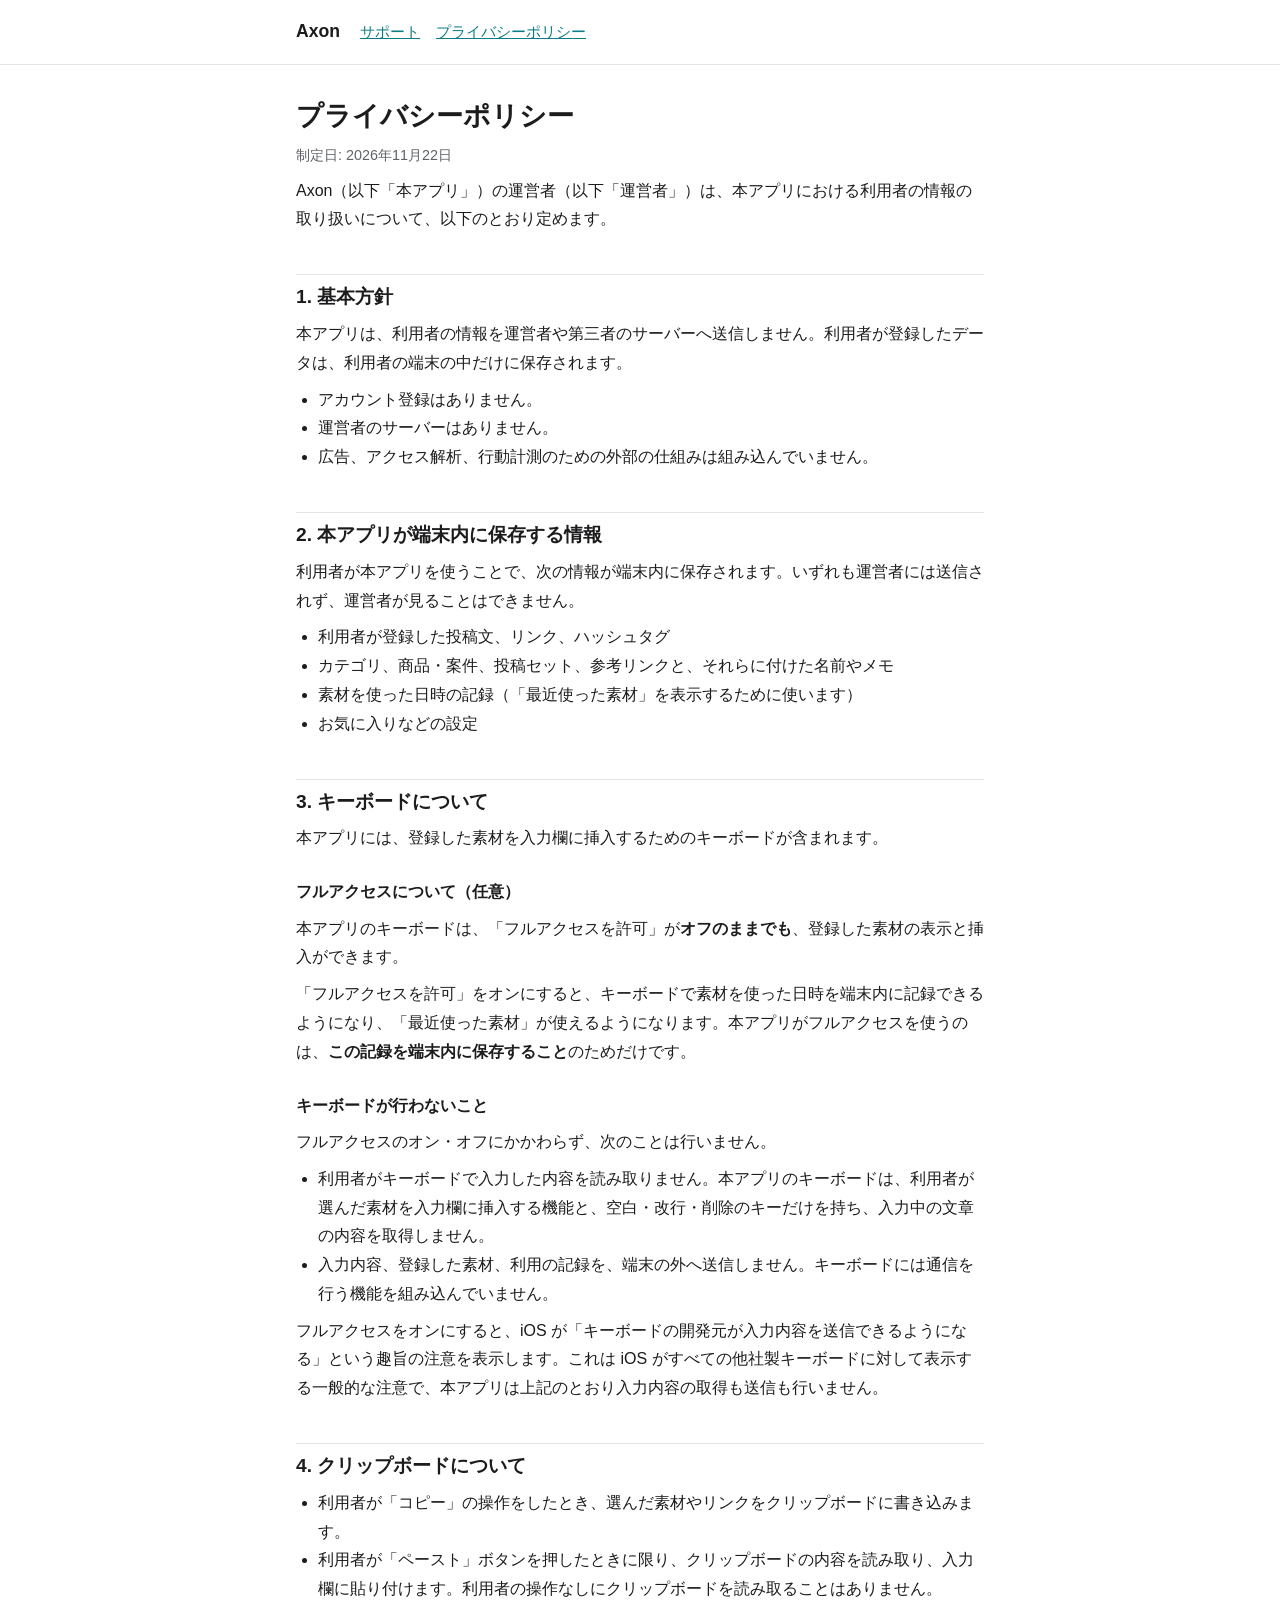
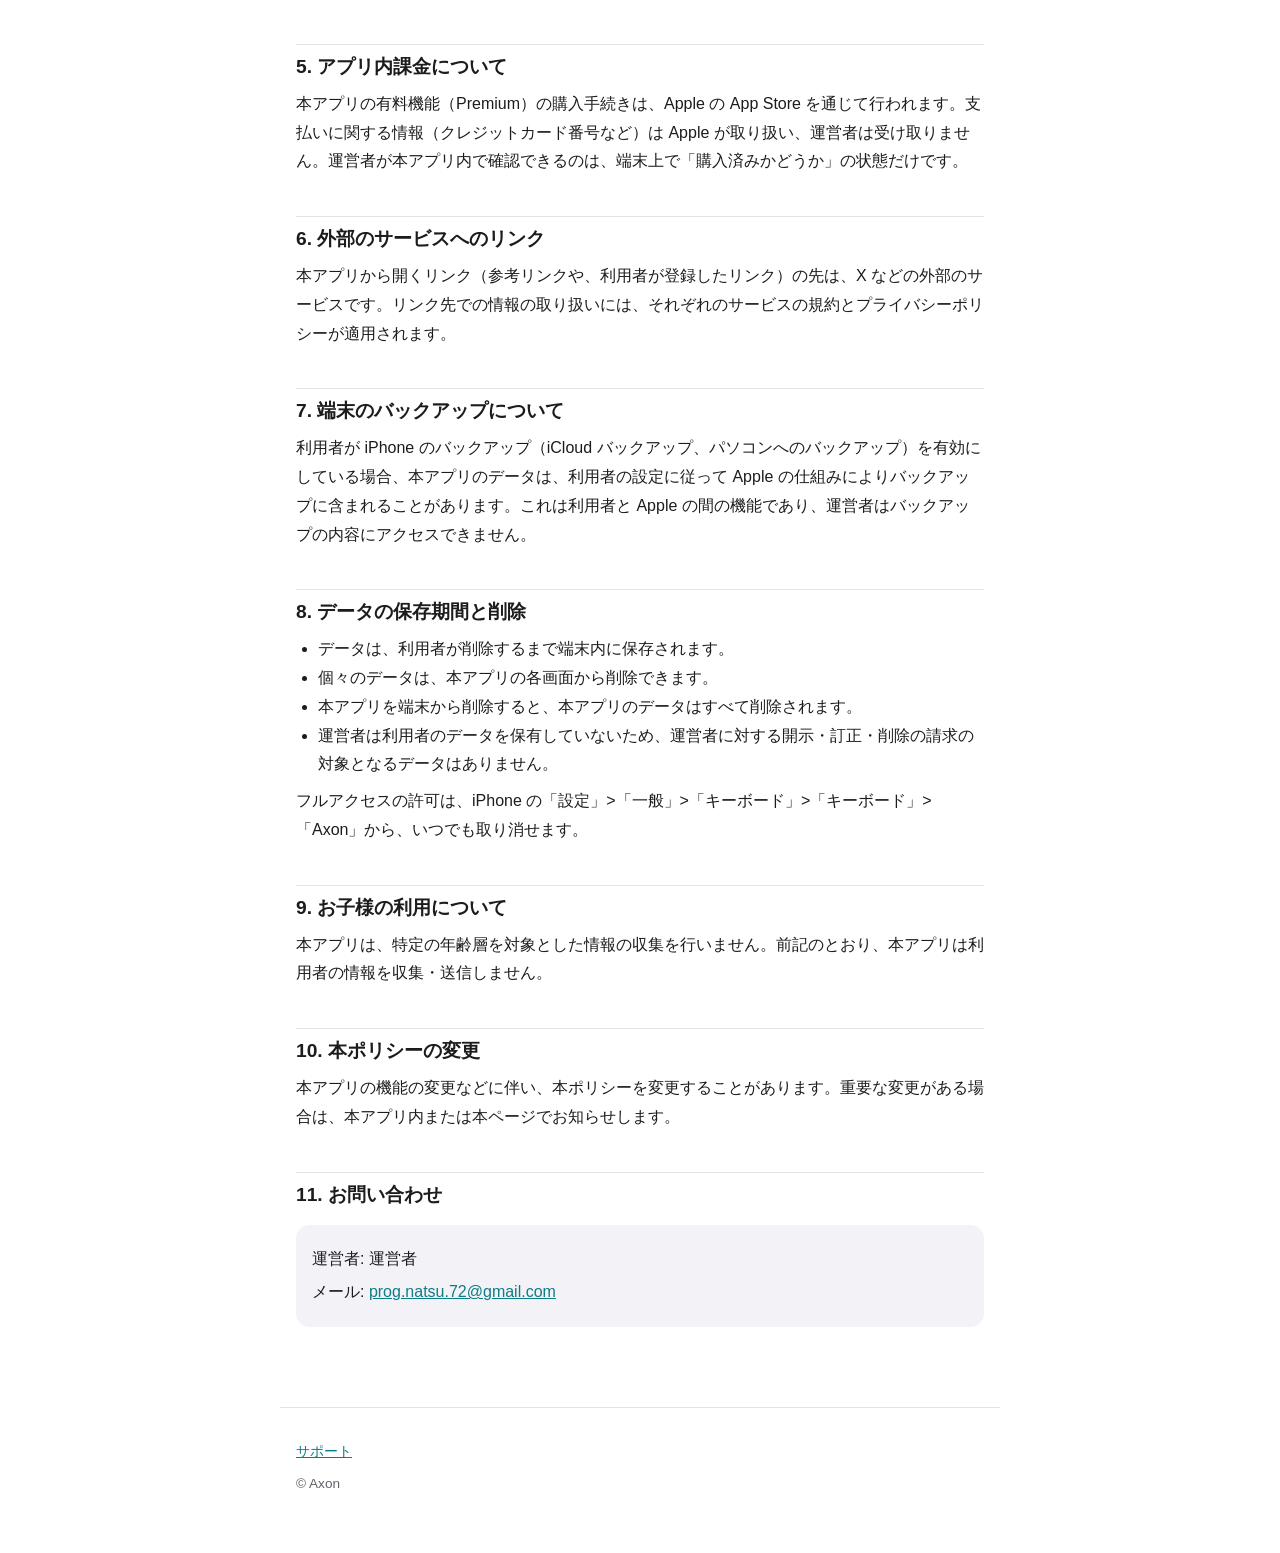
==== privacy/index.html @ 68b583a0 "サポートページとプライバシーポリシーを追加 Co-Authored-By: Claude Fable 5.2 <noreply@anthropic.com>" ====
<!doctype html>
<html lang="ja">
<head>
<meta charset="utf-8">
<meta name="viewport" content="width=device-width, initial-scale=1">
<title>プライバシーポリシー | Axon</title>
<meta name="description" content="iOS アプリ Axon のプライバシーポリシー。">
<link rel="stylesheet" href="../style.css">
</head>
<body>
<header class="site">
  <div class="inner">
    <a class="name" href="../">Axon</a>
    <nav>
      <a href="../">サポート</a>
      <a href="./">プライバシーポリシー</a>
    </nav>
  </div>
</header>
<main>
  <h1>プライバシーポリシー</h1>
  <p class="meta">制定日: 2026年11月22日</p>
  <p>Axon（以下「本アプリ」）の運営者（以下「運営者」）は、本アプリにおける利用者の情報の取り扱いについて、以下のとおり定めます。</p>

  <h2>1. 基本方針</h2>
  <p>本アプリは、利用者の情報を運営者や第三者のサーバーへ送信しません。利用者が登録したデータは、利用者の端末の中だけに保存されます。</p>
  <ul>
    <li>アカウント登録はありません。</li>
    <li>運営者のサーバーはありません。</li>
    <li>広告、アクセス解析、行動計測のための外部の仕組みは組み込んでいません。</li>
  </ul>

  <h2>2. 本アプリが端末内に保存する情報</h2>
  <p>利用者が本アプリを使うことで、次の情報が端末内に保存されます。いずれも運営者には送信されず、運営者が見ることはできません。</p>
  <ul>
    <li>利用者が登録した投稿文、リンク、ハッシュタグ</li>
    <li>カテゴリ、商品・案件、投稿セット、参考リンクと、それらに付けた名前やメモ</li>
    <li>素材を使った日時の記録（「最近使った素材」を表示するために使います）</li>
    <li>お気に入りなどの設定</li>
  </ul>

  <h2>3. キーボードについて</h2>
  <p>本アプリには、登録した素材を入力欄に挿入するためのキーボードが含まれます。</p>

  <h3>フルアクセスについて（任意）</h3>
  <p>本アプリのキーボードは、「フルアクセスを許可」が<strong>オフのままでも</strong>、登録した素材の表示と挿入ができます。</p>
  <p>「フルアクセスを許可」をオンにすると、キーボードで素材を使った日時を端末内に記録できるようになり、「最近使った素材」が使えるようになります。本アプリがフルアクセスを使うのは、<strong>この記録を端末内に保存すること</strong>のためだけです。</p>

  <h3>キーボードが行わないこと</h3>
  <p>フルアクセスのオン・オフにかかわらず、次のことは行いません。</p>
  <ul>
    <li>利用者がキーボードで入力した内容を読み取りません。本アプリのキーボードは、利用者が選んだ素材を入力欄に挿入する機能と、空白・改行・削除のキーだけを持ち、入力中の文章の内容を取得しません。</li>
    <li>入力内容、登録した素材、利用の記録を、端末の外へ送信しません。キーボードには通信を行う機能を組み込んでいません。</li>
  </ul>
  <p>フルアクセスをオンにすると、iOS が「キーボードの開発元が入力内容を送信できるようになる」という趣旨の注意を表示します。これは iOS がすべての他社製キーボードに対して表示する一般的な注意で、本アプリは上記のとおり入力内容の取得も送信も行いません。</p>

  <h2>4. クリップボードについて</h2>
  <ul>
    <li>利用者が「コピー」の操作をしたとき、選んだ素材やリンクをクリップボードに書き込みます。</li>
    <li>利用者が「ペースト」ボタンを押したときに限り、クリップボードの内容を読み取り、入力欄に貼り付けます。利用者の操作なしにクリップボードを読み取ることはありません。</li>
  </ul>

  <h2>5. アプリ内課金について</h2>
  <p>本アプリの有料機能（Premium）の購入手続きは、Apple の App Store を通じて行われます。支払いに関する情報（クレジットカード番号など）は Apple が取り扱い、運営者は受け取りません。運営者が本アプリ内で確認できるのは、端末上で「購入済みかどうか」の状態だけです。</p>

  <h2>6. 外部のサービスへのリンク</h2>
  <p>本アプリから開くリンク（参考リンクや、利用者が登録したリンク）の先は、X などの外部のサービスです。リンク先での情報の取り扱いには、それぞれのサービスの規約とプライバシーポリシーが適用されます。</p>

  <h2>7. 端末のバックアップについて</h2>
  <p>利用者が iPhone のバックアップ（iCloud バックアップ、パソコンへのバックアップ）を有効にしている場合、本アプリのデータは、利用者の設定に従って Apple の仕組みによりバックアップに含まれることがあります。これは利用者と Apple の間の機能であり、運営者はバックアップの内容にアクセスできません。</p>

  <h2>8. データの保存期間と削除</h2>
  <ul>
    <li>データは、利用者が削除するまで端末内に保存されます。</li>
    <li>個々のデータは、本アプリの各画面から削除できます。</li>
    <li>本アプリを端末から削除すると、本アプリのデータはすべて削除されます。</li>
    <li>運営者は利用者のデータを保有していないため、運営者に対する開示・訂正・削除の請求の対象となるデータはありません。</li>
  </ul>
  <p>フルアクセスの許可は、iPhone の「設定」&gt;「一般」&gt;「キーボード」&gt;「キーボード」&gt;「Axon」から、いつでも取り消せます。</p>

  <h2>9. お子様の利用について</h2>
  <p>本アプリは、特定の年齢層を対象とした情報の収集を行いません。前記のとおり、本アプリは利用者の情報を収集・送信しません。</p>

  <h2>10. 本ポリシーの変更</h2>
  <p>本アプリの機能の変更などに伴い、本ポリシーを変更することがあります。重要な変更がある場合は、本アプリ内または本ページでお知らせします。</p>

  <h2>11. お問い合わせ</h2>
  <div class="card">
    <p>運営者: 運営者</p>
    <p>メール: <a href="mailto:prog.natsu.72@gmail.com">prog.natsu.72@gmail.com</a></p>
  </div>
</main>
<footer>
  <p><a href="../">サポート</a></p>
  <p>&copy; Axon</p>
</footer>
</body>
</html>
---- style.css ----
:root {
  --bg: #ffffff;
  --surface: #f2f2f7;
  --text: #1c1c1e;
  --muted: #5f6368;
  --accent: #0e7c86;
  --border: #e3e3e8;
}
@media (prefers-color-scheme: dark) {
  :root {
    --bg: #111113;
    --surface: #1c1c1e;
    --text: #f2f2f7;
    --muted: #a1a1a8;
    --accent: #4fd1c5;
    --border: #2c2c2e;
  }
}
* { box-sizing: border-box; }
body {
  margin: 0;
  background: var(--bg);
  color: var(--text);
  font-family: -apple-system, BlinkMacSystemFont, "Hiragino Sans", "Noto Sans JP", "Yu Gothic", sans-serif;
  line-height: 1.8;
  -webkit-text-size-adjust: 100%;
}
main { max-width: 720px; margin: 0 auto; padding: 32px 16px 64px; }
header.site { border-bottom: 1px solid var(--border); }
header.site .inner { max-width: 720px; margin: 0 auto; padding: 16px; display: flex; gap: 20px; align-items: baseline; flex-wrap: wrap; }
header.site .name { font-weight: 700; font-size: 1.1rem; color: var(--text); text-decoration: none; }
header.site nav { display: flex; gap: 16px; font-size: 0.95rem; }
a { color: var(--accent); }
h1 { font-size: 1.7rem; line-height: 1.4; margin: 0 0 8px; }
h2 { font-size: 1.2rem; line-height: 1.5; margin: 40px 0 8px; padding-top: 8px; border-top: 1px solid var(--border); }
h3 { font-size: 1.02rem; margin: 24px 0 4px; }
p, ul, ol { margin: 8px 0; }
ul, ol { padding-left: 1.4em; }
.meta { color: var(--muted); font-size: 0.9rem; }
.card { background: var(--surface); border-radius: 14px; padding: 16px; margin: 16px 0; }
.card p { margin: 4px 0; }
footer { max-width: 720px; margin: 0 auto; padding: 24px 16px 48px; color: var(--muted); font-size: 0.85rem; border-top: 1px solid var(--border); }
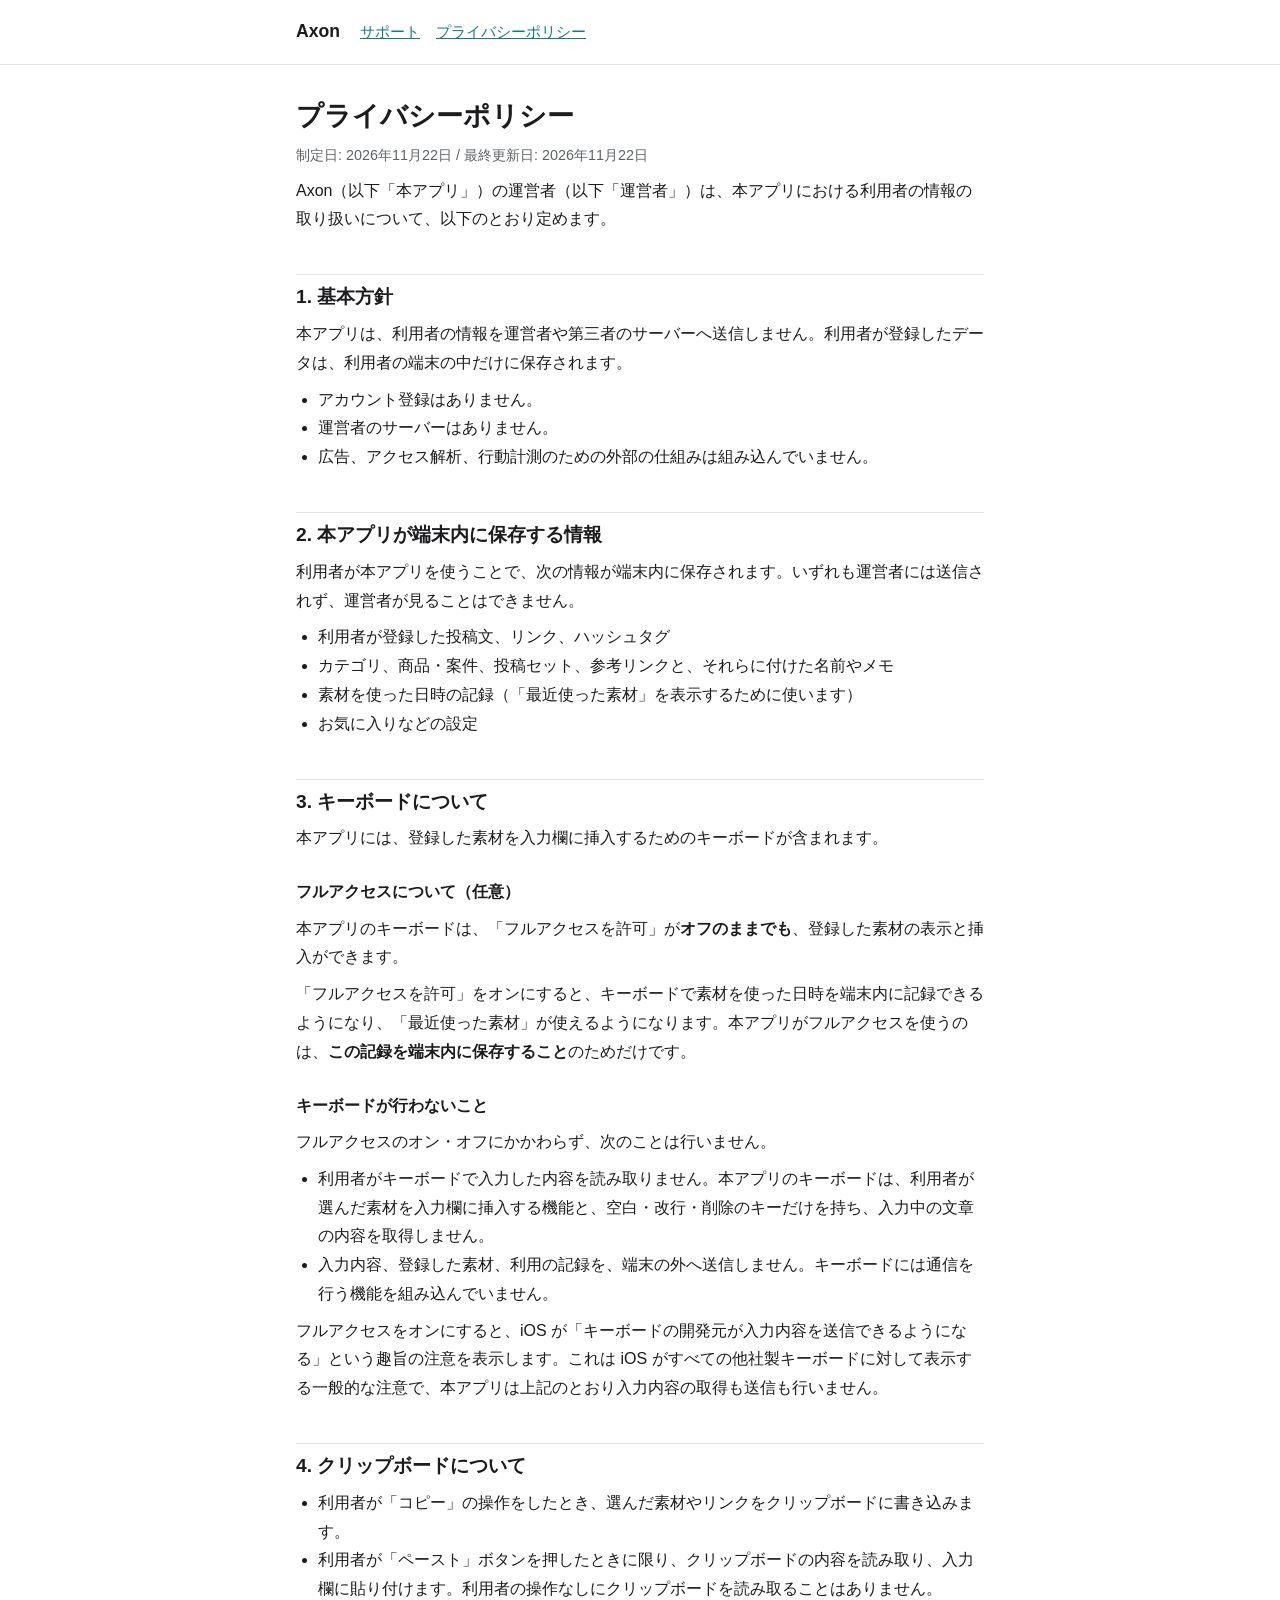
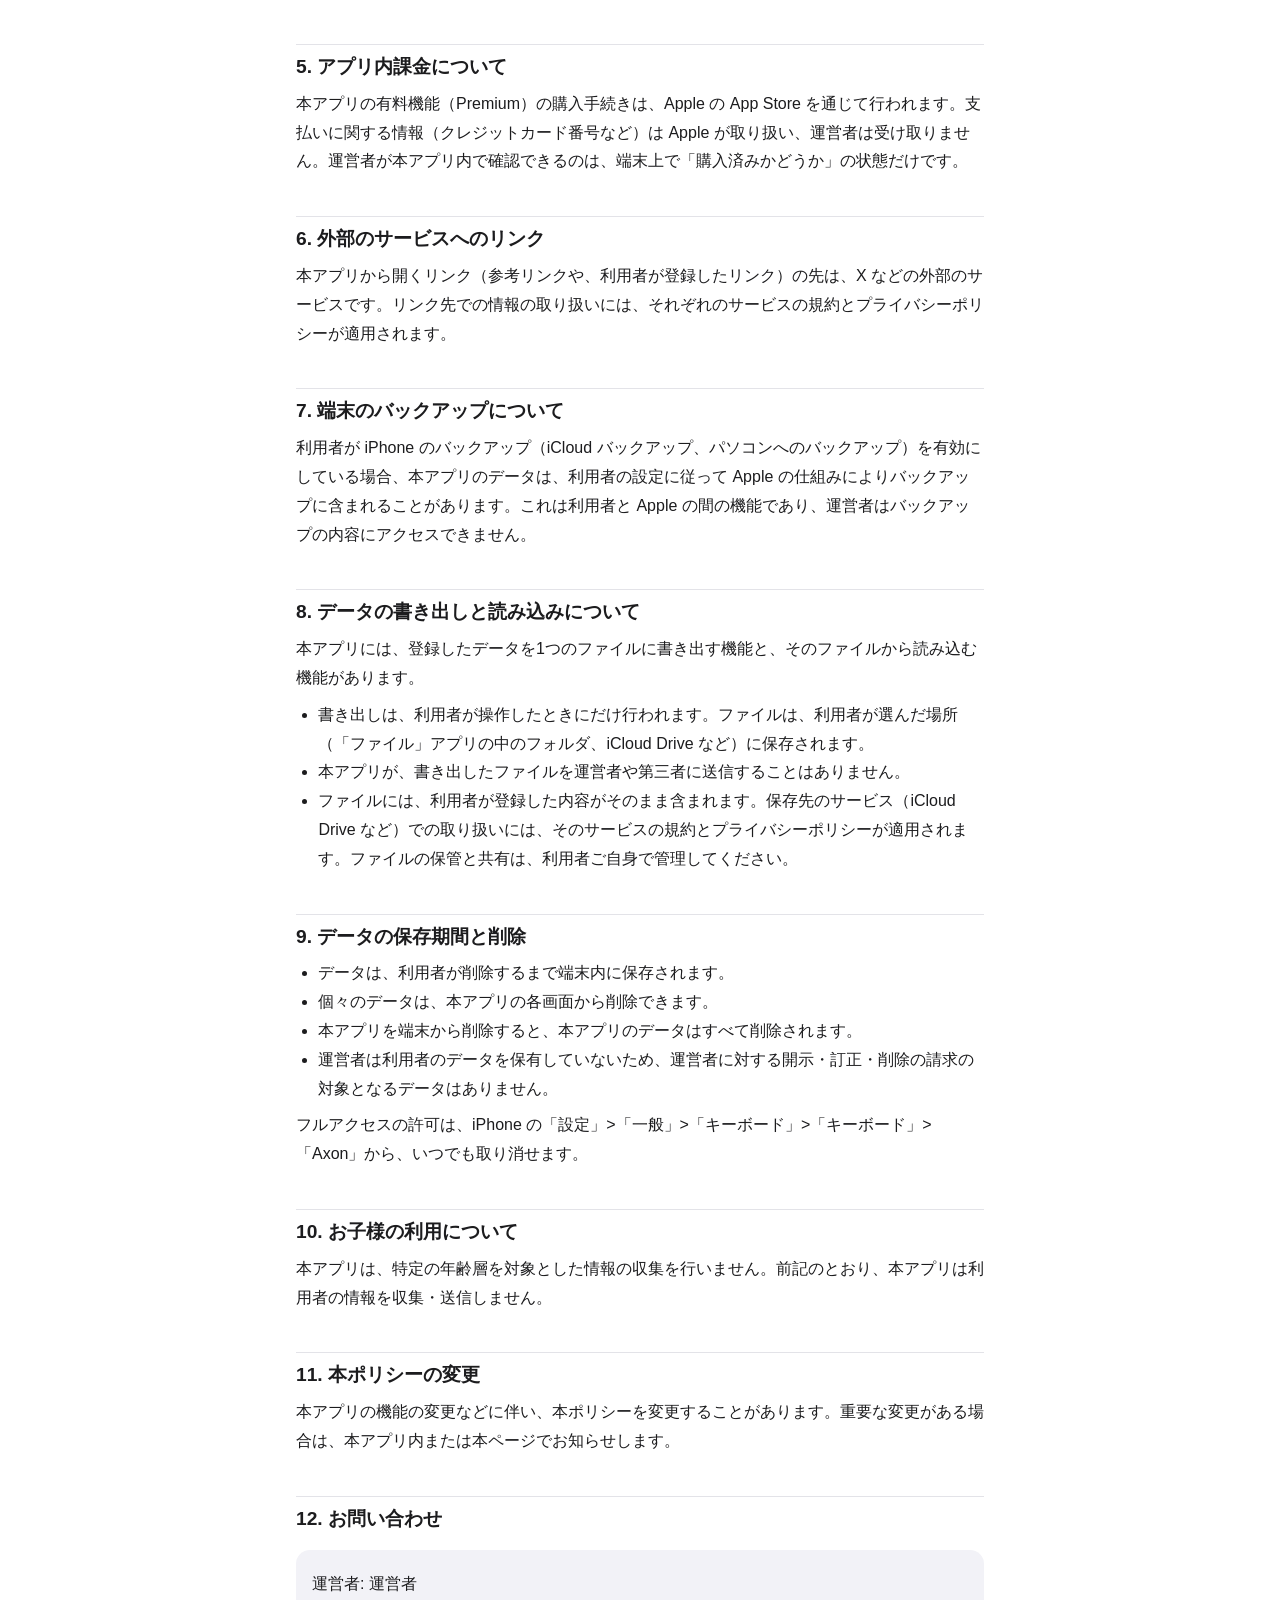
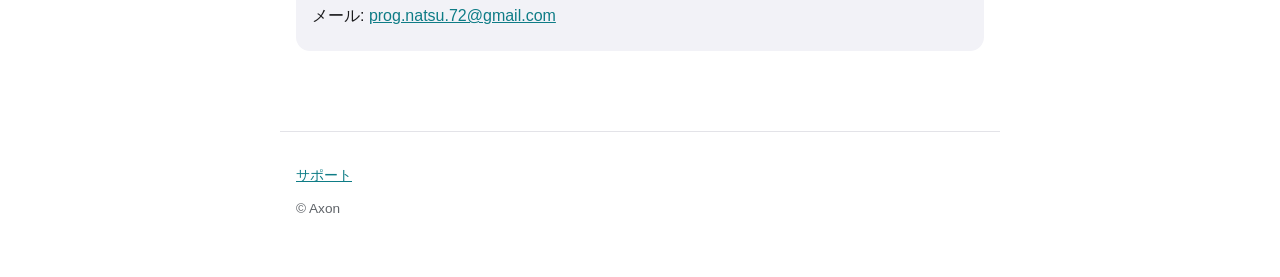
==== commit b1cf6e4d: "データの書き出しと読み込みの案内を追加 - サポート: バックアップの取り方と、機種変更・入れ直し後の戻し方 - プライバシーポリシー: 書き出したファイルの取り扱いの項目を追加  Co-Author" ====
--- a/privacy/index.html
+++ b/privacy/index.html
@@ -19,7 +19,7 @@
 </header>
 <main>
   <h1>プライバシーポリシー</h1>
-  <p class="meta">制定日: 2026年11月22日</p>
+  <p class="meta">制定日: 2026年11月22日 / 最終更新日: 2026年11月22日</p>
   <p>Axon（以下「本アプリ」）の運営者（以下「運営者」）は、本アプリにおける利用者の情報の取り扱いについて、以下のとおり定めます。</p>
 
   <h2>1. 基本方針</h2>
@@ -69,7 +69,15 @@
   <h2>7. 端末のバックアップについて</h2>
   <p>利用者が iPhone のバックアップ（iCloud バックアップ、パソコンへのバックアップ）を有効にしている場合、本アプリのデータは、利用者の設定に従って Apple の仕組みによりバックアップに含まれることがあります。これは利用者と Apple の間の機能であり、運営者はバックアップの内容にアクセスできません。</p>
 
-  <h2>8. データの保存期間と削除</h2>
+  <h2>8. データの書き出しと読み込みについて</h2>
+  <p>本アプリには、登録したデータを1つのファイルに書き出す機能と、そのファイルから読み込む機能があります。</p>
+  <ul>
+    <li>書き出しは、利用者が操作したときにだけ行われます。ファイルは、利用者が選んだ場所（「ファイル」アプリの中のフォルダ、iCloud Drive など）に保存されます。</li>
+    <li>本アプリが、書き出したファイルを運営者や第三者に送信することはありません。</li>
+    <li>ファイルには、利用者が登録した内容がそのまま含まれます。保存先のサービス（iCloud Drive など）での取り扱いには、そのサービスの規約とプライバシーポリシーが適用されます。ファイルの保管と共有は、利用者ご自身で管理してください。</li>
+  </ul>
+
+  <h2>9. データの保存期間と削除</h2>
   <ul>
     <li>データは、利用者が削除するまで端末内に保存されます。</li>
     <li>個々のデータは、本アプリの各画面から削除できます。</li>
@@ -78,13 +86,13 @@
   </ul>
   <p>フルアクセスの許可は、iPhone の「設定」&gt;「一般」&gt;「キーボード」&gt;「キーボード」&gt;「Axon」から、いつでも取り消せます。</p>
 
-  <h2>9. お子様の利用について</h2>
+  <h2>10. お子様の利用について</h2>
   <p>本アプリは、特定の年齢層を対象とした情報の収集を行いません。前記のとおり、本アプリは利用者の情報を収集・送信しません。</p>
 
-  <h2>10. 本ポリシーの変更</h2>
+  <h2>11. 本ポリシーの変更</h2>
   <p>本アプリの機能の変更などに伴い、本ポリシーを変更することがあります。重要な変更がある場合は、本アプリ内または本ページでお知らせします。</p>
 
-  <h2>11. お問い合わせ</h2>
+  <h2>12. お問い合わせ</h2>
   <div class="card">
     <p>運営者: 運営者</p>
     <p>メール: <a href="mailto:prog.natsu.72@gmail.com">prog.natsu.72@gmail.com</a></p>
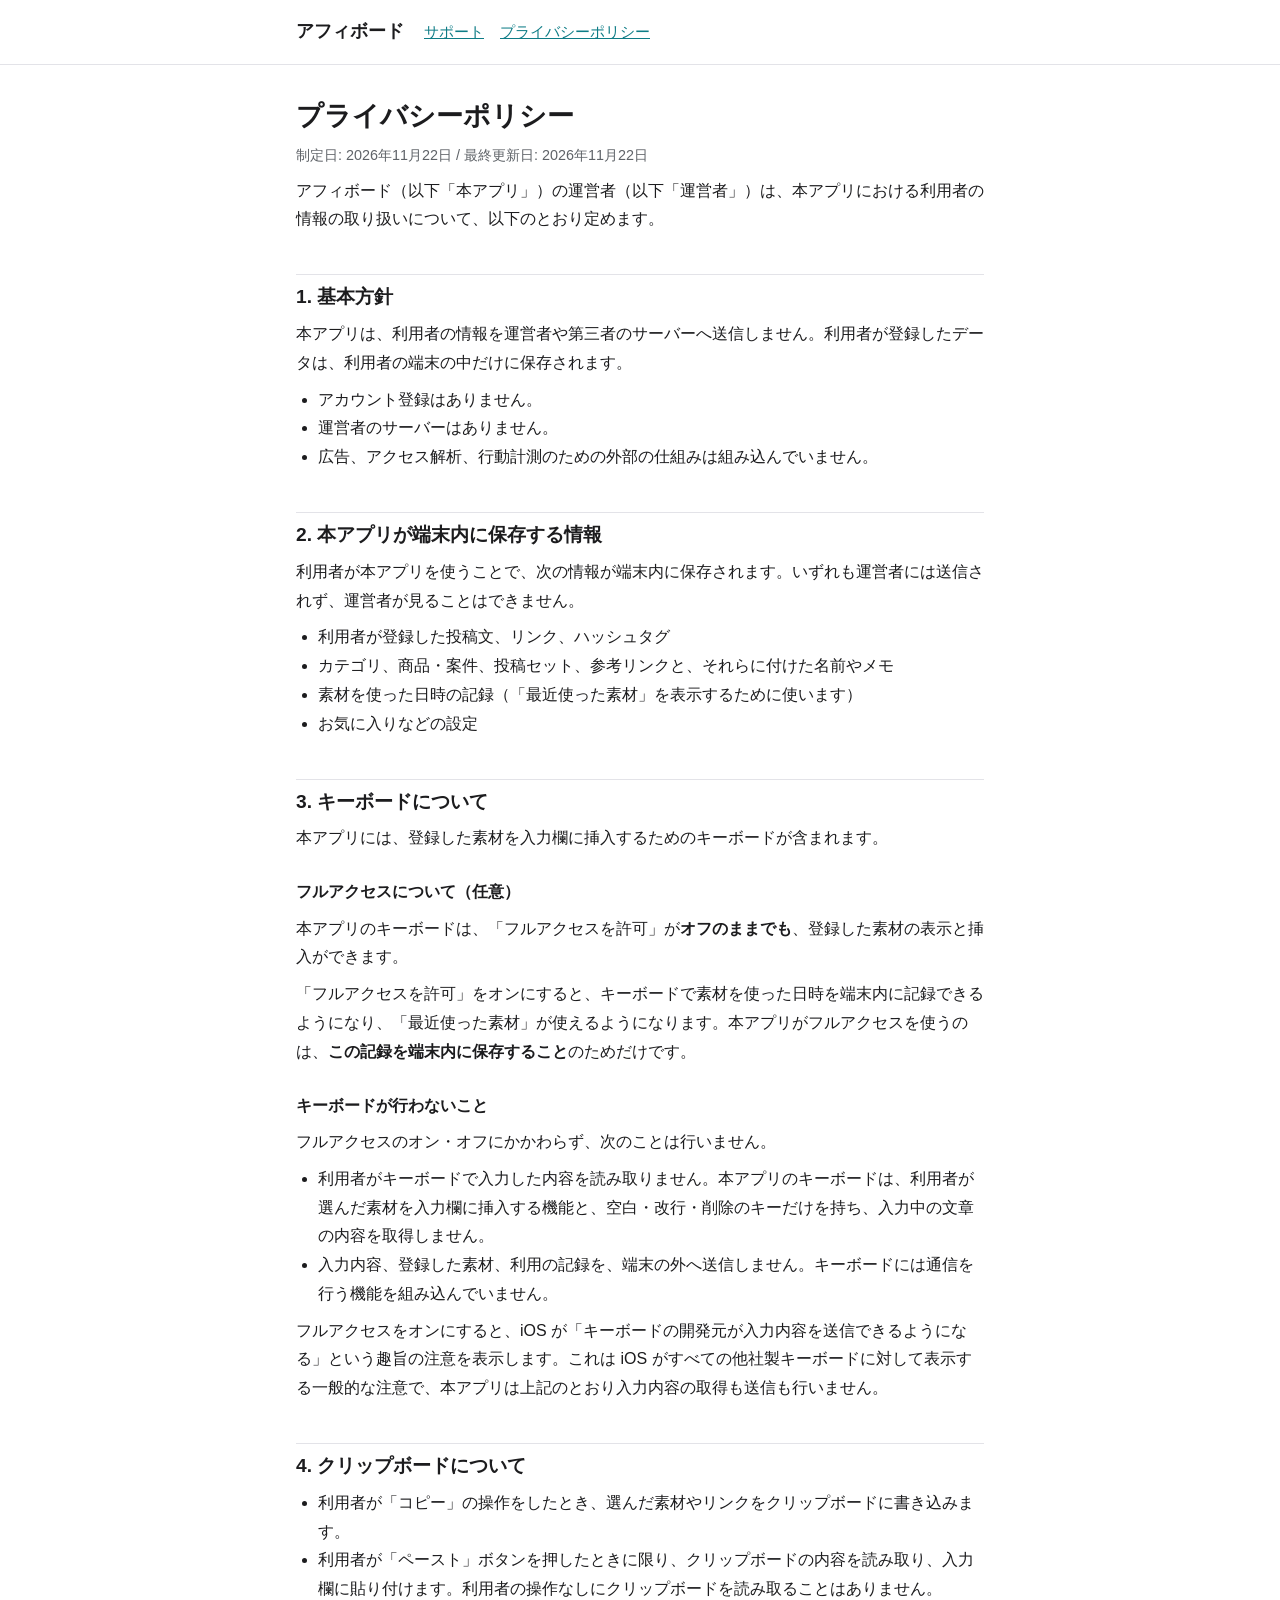
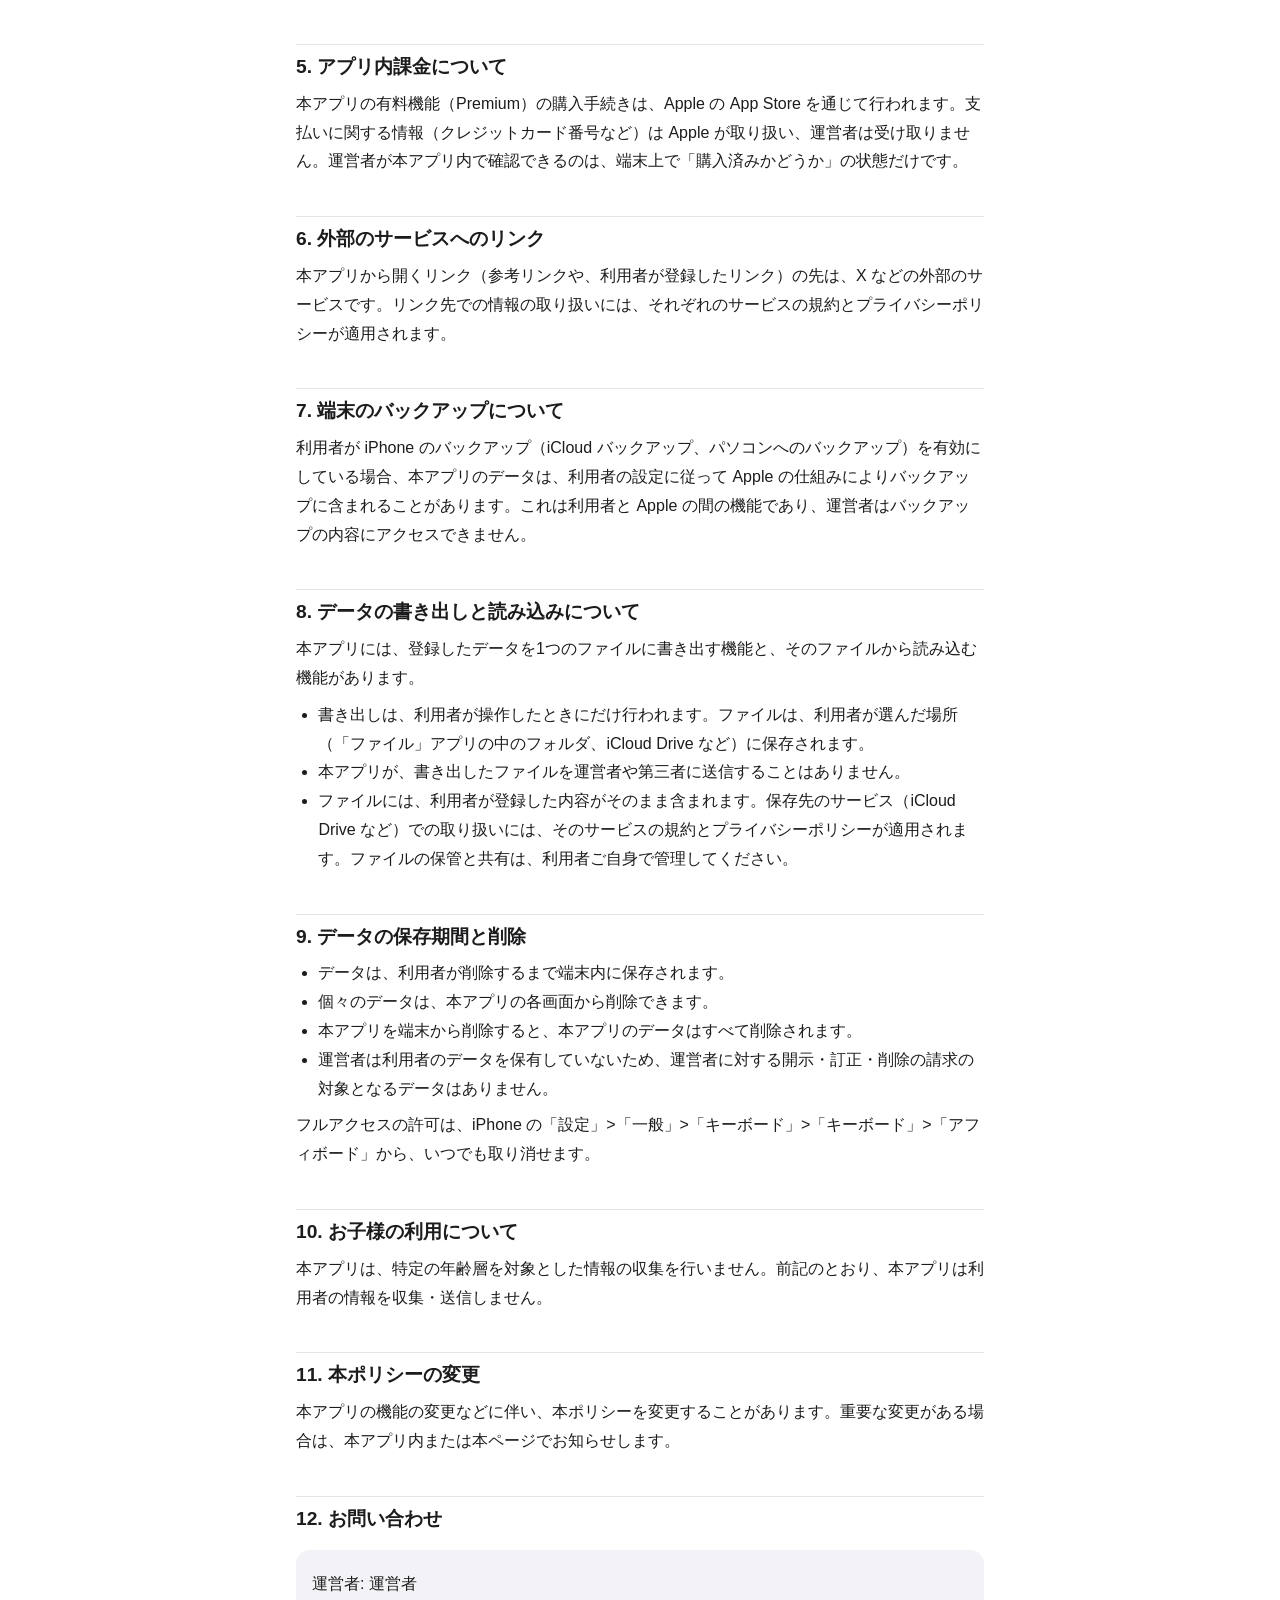
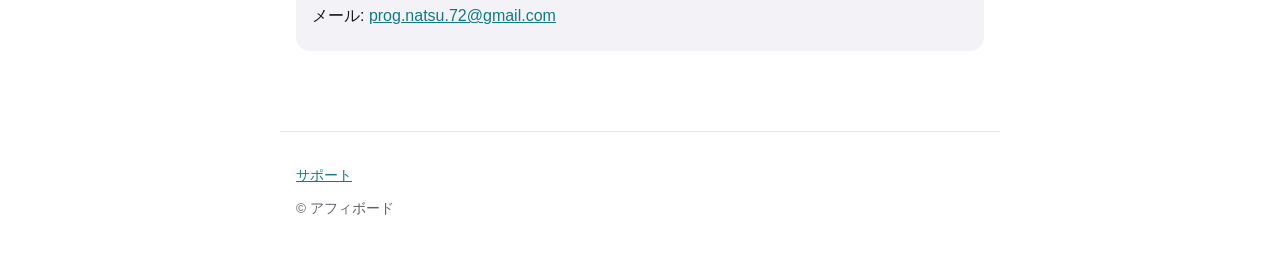
==== commit a84354b9: "アプリ名をアフィボードに変更 Co-Authored-By: Claude Fable 5.2 <noreply@anthropic.com>" ====
--- a/privacy/index.html
+++ b/privacy/index.html
@@ -3,14 +3,14 @@
 <head>
 <meta charset="utf-8">
 <meta name="viewport" content="width=device-width, initial-scale=1">
-<title>プライバシーポリシー | Axon</title>
-<meta name="description" content="iOS アプリ Axon のプライバシーポリシー。">
+<title>プライバシーポリシー | アフィボード</title>
+<meta name="description" content="iOS アプリアフィボード のプライバシーポリシー。">
 <link rel="stylesheet" href="../style.css">
 </head>
 <body>
 <header class="site">
   <div class="inner">
-    <a class="name" href="../">Axon</a>
+    <a class="name" href="../">アフィボード</a>
     <nav>
       <a href="../">サポート</a>
       <a href="./">プライバシーポリシー</a>
@@ -20,7 +20,7 @@
 <main>
   <h1>プライバシーポリシー</h1>
   <p class="meta">制定日: 2026年11月22日 / 最終更新日: 2026年11月22日</p>
-  <p>Axon（以下「本アプリ」）の運営者（以下「運営者」）は、本アプリにおける利用者の情報の取り扱いについて、以下のとおり定めます。</p>
+  <p>アフィボード（以下「本アプリ」）の運営者（以下「運営者」）は、本アプリにおける利用者の情報の取り扱いについて、以下のとおり定めます。</p>
 
   <h2>1. 基本方針</h2>
   <p>本アプリは、利用者の情報を運営者や第三者のサーバーへ送信しません。利用者が登録したデータは、利用者の端末の中だけに保存されます。</p>
@@ -84,7 +84,7 @@
     <li>本アプリを端末から削除すると、本アプリのデータはすべて削除されます。</li>
     <li>運営者は利用者のデータを保有していないため、運営者に対する開示・訂正・削除の請求の対象となるデータはありません。</li>
   </ul>
-  <p>フルアクセスの許可は、iPhone の「設定」&gt;「一般」&gt;「キーボード」&gt;「キーボード」&gt;「Axon」から、いつでも取り消せます。</p>
+  <p>フルアクセスの許可は、iPhone の「設定」&gt;「一般」&gt;「キーボード」&gt;「キーボード」&gt;「アフィボード」から、いつでも取り消せます。</p>
 
   <h2>10. お子様の利用について</h2>
   <p>本アプリは、特定の年齢層を対象とした情報の収集を行いません。前記のとおり、本アプリは利用者の情報を収集・送信しません。</p>
@@ -100,7 +100,7 @@
 </main>
 <footer>
   <p><a href="../">サポート</a></p>
-  <p>&copy; Axon</p>
+  <p>&copy; アフィボード</p>
 </footer>
 </body>
 </html>
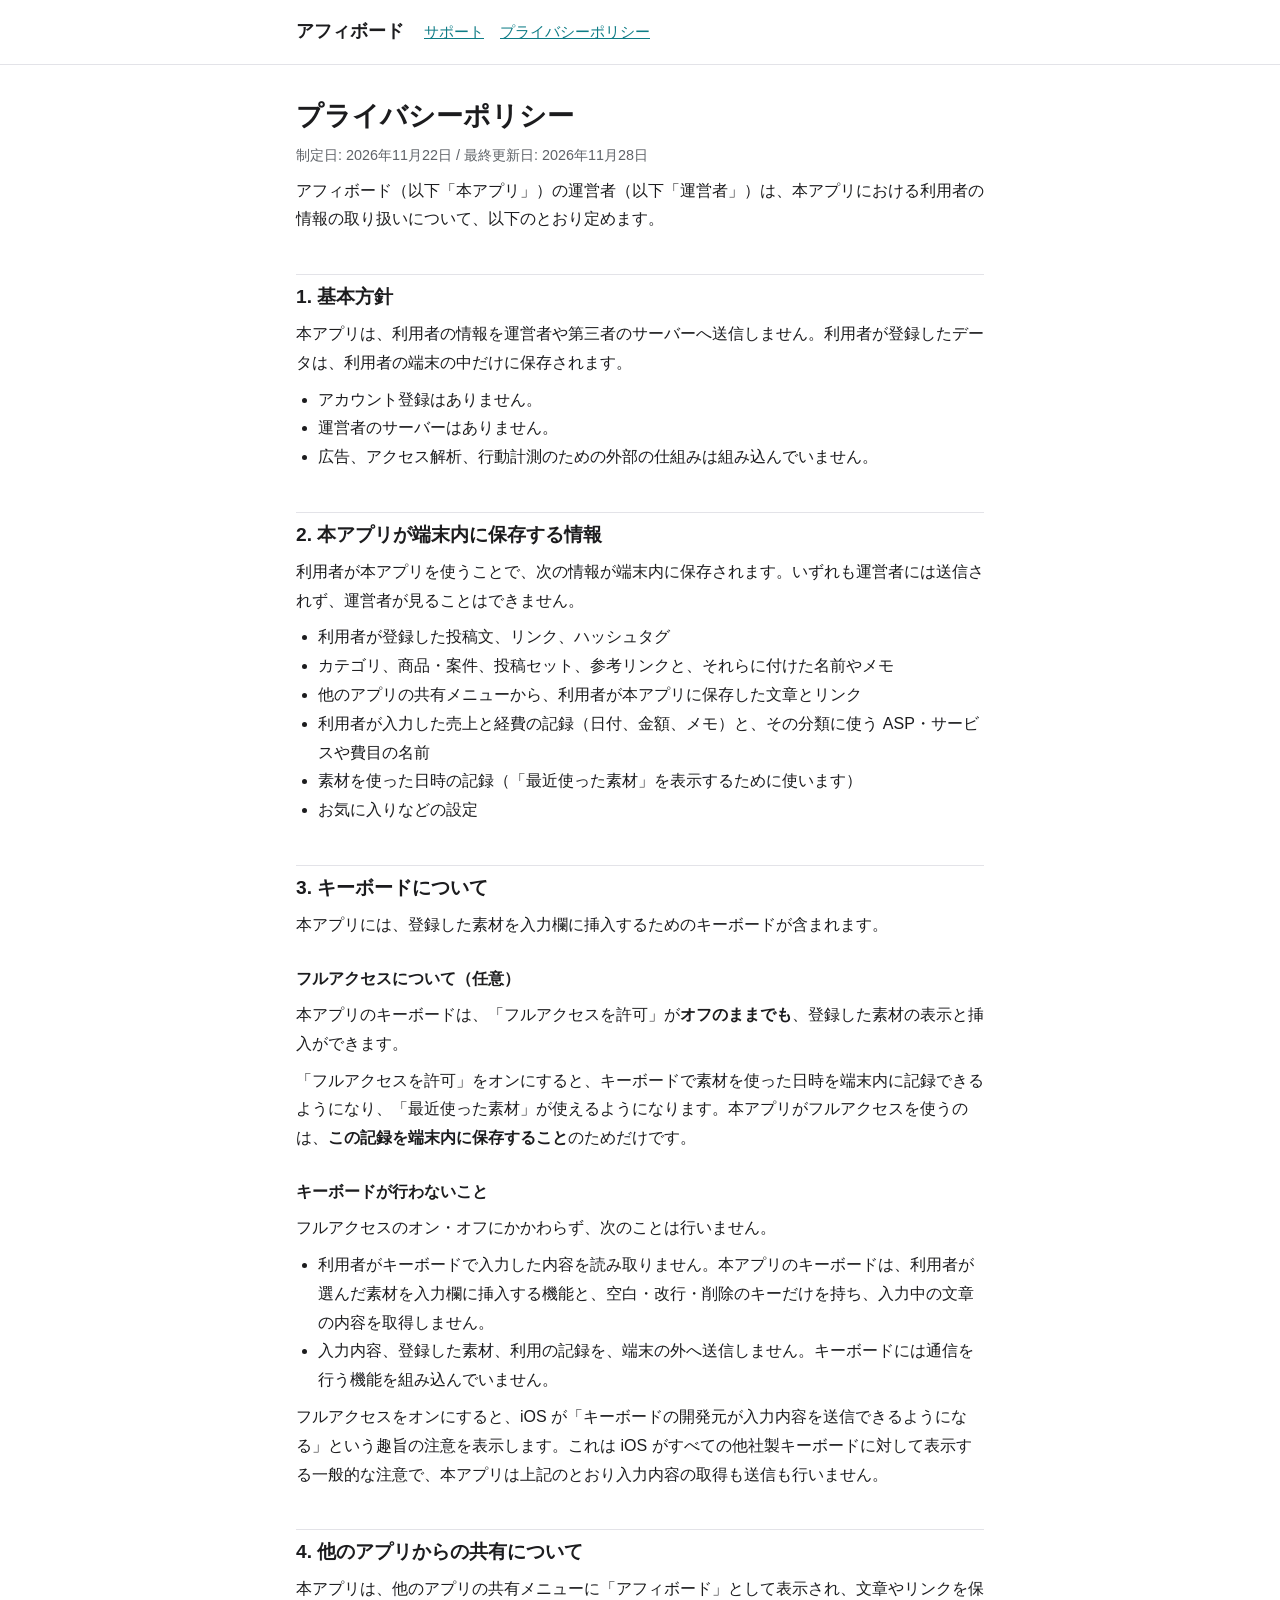
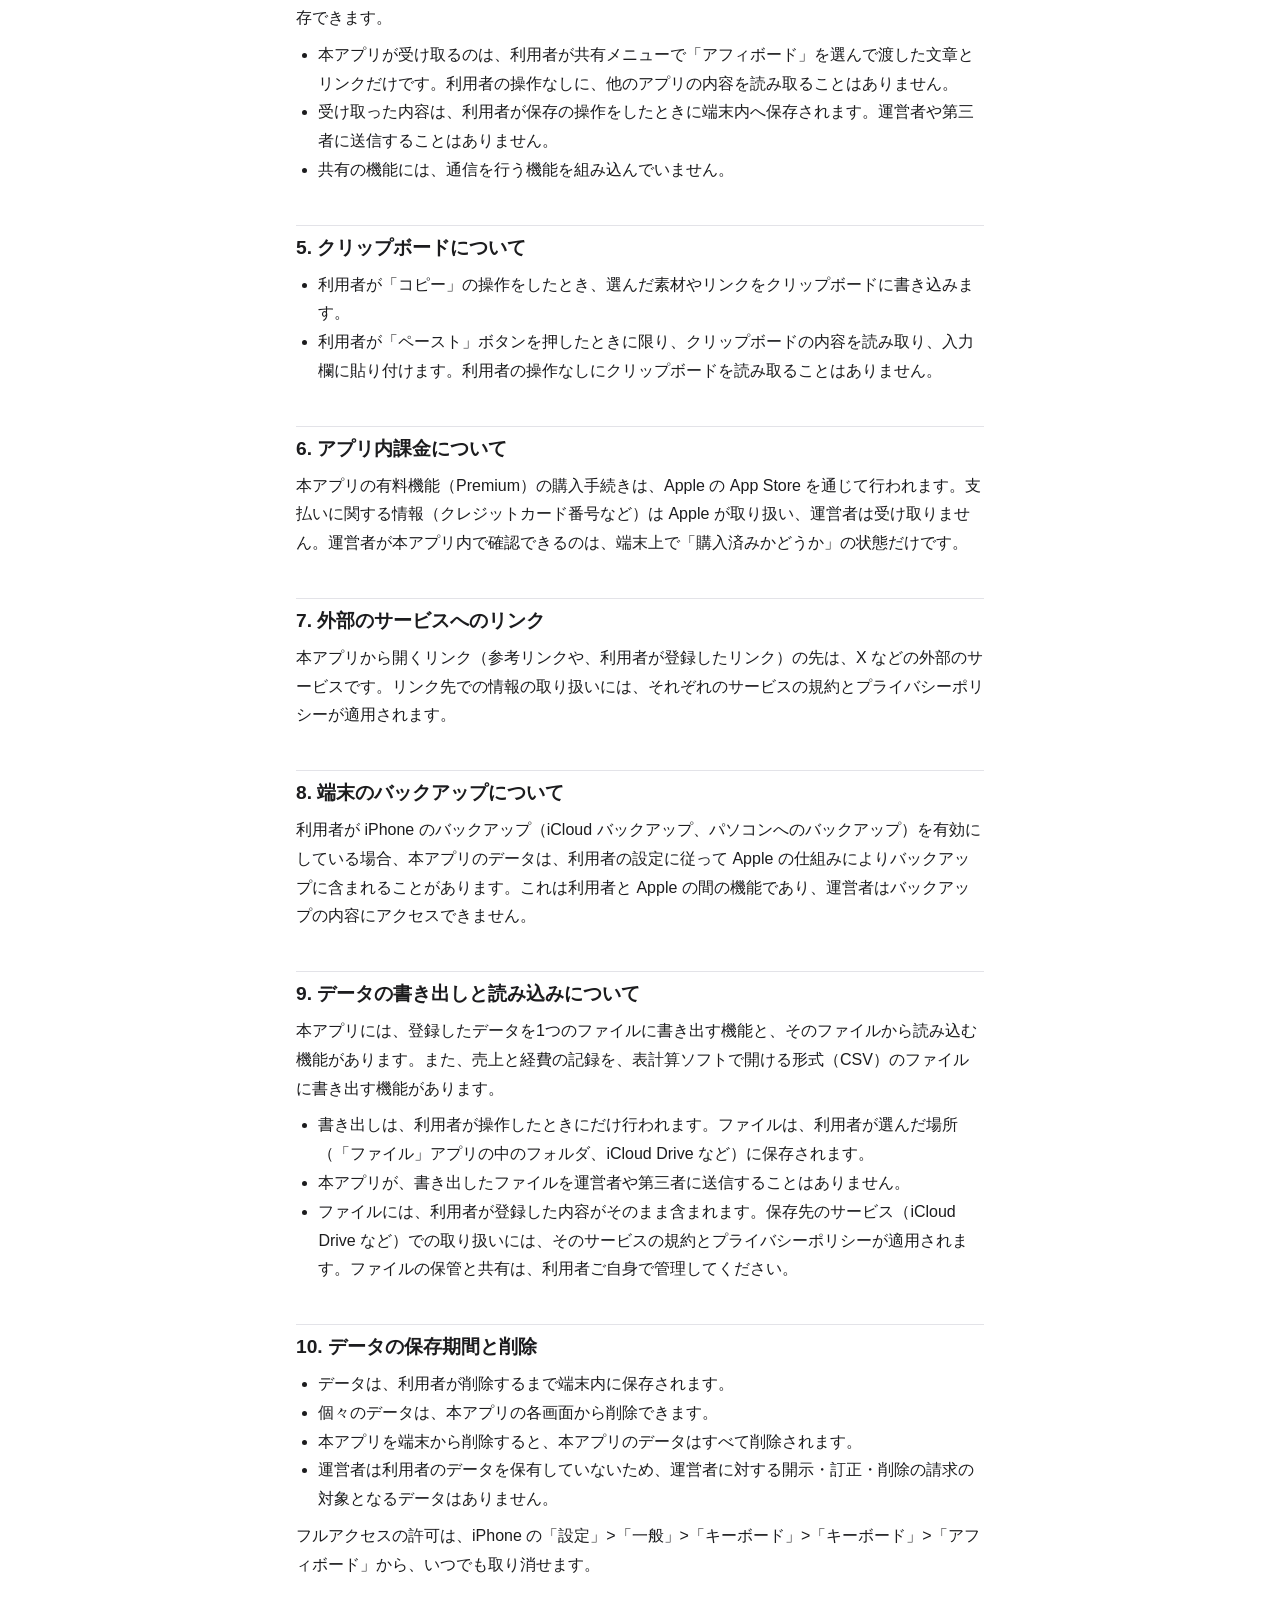
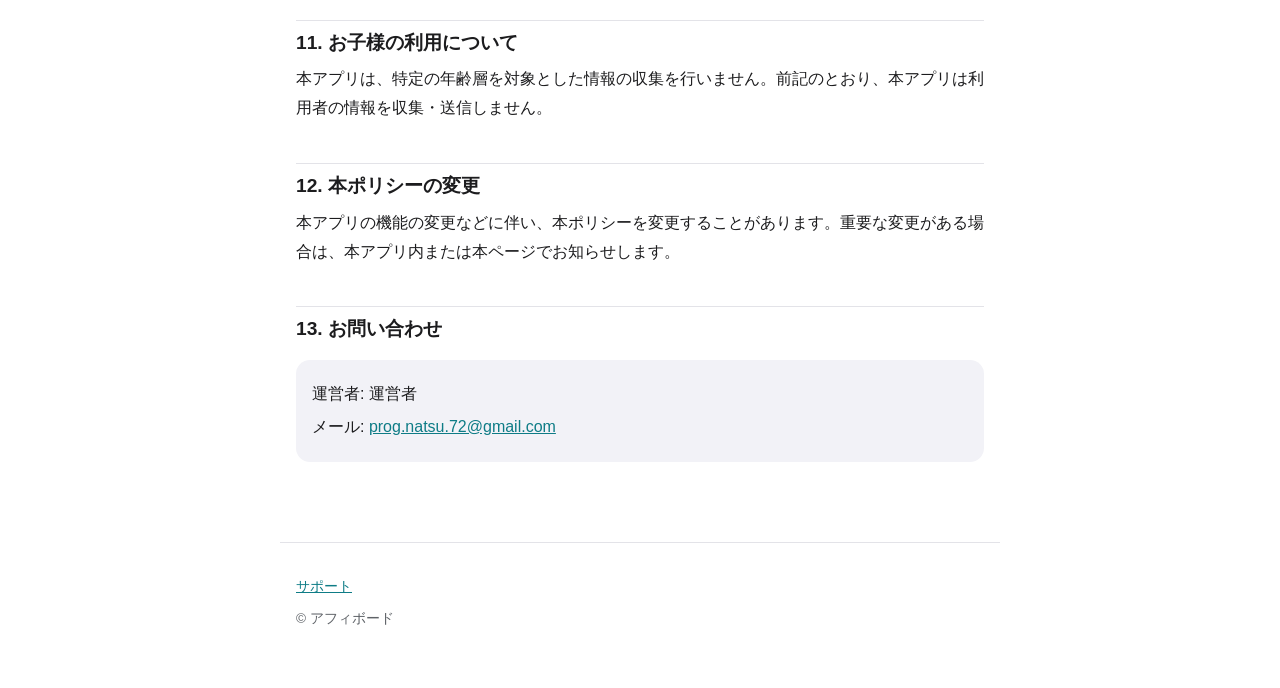
==== commit 22600be7: "共有からの取り込みと、収益の記録・分析について追記 プライバシーポリシー: - 端末内に保存する情報に、共有から保存した文章とリンク、売上と経費の記録を追加 - 「他のアプリからの共有について」を新設" ====
--- a/privacy/index.html
+++ b/privacy/index.html
@@ -4,7 +4,7 @@
 <meta charset="utf-8">
 <meta name="viewport" content="width=device-width, initial-scale=1">
 <title>プライバシーポリシー | アフィボード</title>
-<meta name="description" content="iOS アプリアフィボード のプライバシーポリシー。">
+<meta name="description" content="iOS アプリ「アフィボード」のプライバシーポリシー。">
 <link rel="stylesheet" href="../style.css">
 </head>
 <body>
@@ -19,7 +19,7 @@
 </header>
 <main>
   <h1>プライバシーポリシー</h1>
-  <p class="meta">制定日: 2026年11月22日 / 最終更新日: 2026年11月22日</p>
+  <p class="meta">制定日: 2026年11月22日 / 最終更新日: 2026年11月28日</p>
   <p>アフィボード（以下「本アプリ」）の運営者（以下「運営者」）は、本アプリにおける利用者の情報の取り扱いについて、以下のとおり定めます。</p>
 
   <h2>1. 基本方針</h2>
@@ -35,6 +35,8 @@
   <ul>
     <li>利用者が登録した投稿文、リンク、ハッシュタグ</li>
     <li>カテゴリ、商品・案件、投稿セット、参考リンクと、それらに付けた名前やメモ</li>
+    <li>他のアプリの共有メニューから、利用者が本アプリに保存した文章とリンク</li>
+    <li>利用者が入力した売上と経費の記録（日付、金額、メモ）と、その分類に使う ASP・サービスや費目の名前</li>
     <li>素材を使った日時の記録（「最近使った素材」を表示するために使います）</li>
     <li>お気に入りなどの設定</li>
   </ul>
@@ -54,30 +56,38 @@
   </ul>
   <p>フルアクセスをオンにすると、iOS が「キーボードの開発元が入力内容を送信できるようになる」という趣旨の注意を表示します。これは iOS がすべての他社製キーボードに対して表示する一般的な注意で、本アプリは上記のとおり入力内容の取得も送信も行いません。</p>
 
-  <h2>4. クリップボードについて</h2>
+  <h2>4. 他のアプリからの共有について</h2>
+  <p>本アプリは、他のアプリの共有メニューに「アフィボード」として表示され、文章やリンクを保存できます。</p>
+  <ul>
+    <li>本アプリが受け取るのは、利用者が共有メニューで「アフィボード」を選んで渡した文章とリンクだけです。利用者の操作なしに、他のアプリの内容を読み取ることはありません。</li>
+    <li>受け取った内容は、利用者が保存の操作をしたときに端末内へ保存されます。運営者や第三者に送信することはありません。</li>
+    <li>共有の機能には、通信を行う機能を組み込んでいません。</li>
+  </ul>
+
+  <h2>5. クリップボードについて</h2>
   <ul>
     <li>利用者が「コピー」の操作をしたとき、選んだ素材やリンクをクリップボードに書き込みます。</li>
     <li>利用者が「ペースト」ボタンを押したときに限り、クリップボードの内容を読み取り、入力欄に貼り付けます。利用者の操作なしにクリップボードを読み取ることはありません。</li>
   </ul>
 
-  <h2>5. アプリ内課金について</h2>
+  <h2>6. アプリ内課金について</h2>
   <p>本アプリの有料機能（Premium）の購入手続きは、Apple の App Store を通じて行われます。支払いに関する情報（クレジットカード番号など）は Apple が取り扱い、運営者は受け取りません。運営者が本アプリ内で確認できるのは、端末上で「購入済みかどうか」の状態だけです。</p>
 
-  <h2>6. 外部のサービスへのリンク</h2>
+  <h2>7. 外部のサービスへのリンク</h2>
   <p>本アプリから開くリンク（参考リンクや、利用者が登録したリンク）の先は、X などの外部のサービスです。リンク先での情報の取り扱いには、それぞれのサービスの規約とプライバシーポリシーが適用されます。</p>
 
-  <h2>7. 端末のバックアップについて</h2>
+  <h2>8. 端末のバックアップについて</h2>
   <p>利用者が iPhone のバックアップ（iCloud バックアップ、パソコンへのバックアップ）を有効にしている場合、本アプリのデータは、利用者の設定に従って Apple の仕組みによりバックアップに含まれることがあります。これは利用者と Apple の間の機能であり、運営者はバックアップの内容にアクセスできません。</p>
 
-  <h2>8. データの書き出しと読み込みについて</h2>
-  <p>本アプリには、登録したデータを1つのファイルに書き出す機能と、そのファイルから読み込む機能があります。</p>
+  <h2>9. データの書き出しと読み込みについて</h2>
+  <p>本アプリには、登録したデータを1つのファイルに書き出す機能と、そのファイルから読み込む機能があります。また、売上と経費の記録を、表計算ソフトで開ける形式（CSV）のファイルに書き出す機能があります。</p>
   <ul>
     <li>書き出しは、利用者が操作したときにだけ行われます。ファイルは、利用者が選んだ場所（「ファイル」アプリの中のフォルダ、iCloud Drive など）に保存されます。</li>
     <li>本アプリが、書き出したファイルを運営者や第三者に送信することはありません。</li>
     <li>ファイルには、利用者が登録した内容がそのまま含まれます。保存先のサービス（iCloud Drive など）での取り扱いには、そのサービスの規約とプライバシーポリシーが適用されます。ファイルの保管と共有は、利用者ご自身で管理してください。</li>
   </ul>
 
-  <h2>9. データの保存期間と削除</h2>
+  <h2>10. データの保存期間と削除</h2>
   <ul>
     <li>データは、利用者が削除するまで端末内に保存されます。</li>
     <li>個々のデータは、本アプリの各画面から削除できます。</li>
@@ -86,13 +96,13 @@
   </ul>
   <p>フルアクセスの許可は、iPhone の「設定」&gt;「一般」&gt;「キーボード」&gt;「キーボード」&gt;「アフィボード」から、いつでも取り消せます。</p>
 
-  <h2>10. お子様の利用について</h2>
+  <h2>11. お子様の利用について</h2>
   <p>本アプリは、特定の年齢層を対象とした情報の収集を行いません。前記のとおり、本アプリは利用者の情報を収集・送信しません。</p>
 
-  <h2>11. 本ポリシーの変更</h2>
+  <h2>12. 本ポリシーの変更</h2>
   <p>本アプリの機能の変更などに伴い、本ポリシーを変更することがあります。重要な変更がある場合は、本アプリ内または本ページでお知らせします。</p>
 
-  <h2>12. お問い合わせ</h2>
+  <h2>13. お問い合わせ</h2>
   <div class="card">
     <p>運営者: 運営者</p>
     <p>メール: <a href="mailto:prog.natsu.72@gmail.com">prog.natsu.72@gmail.com</a></p>
